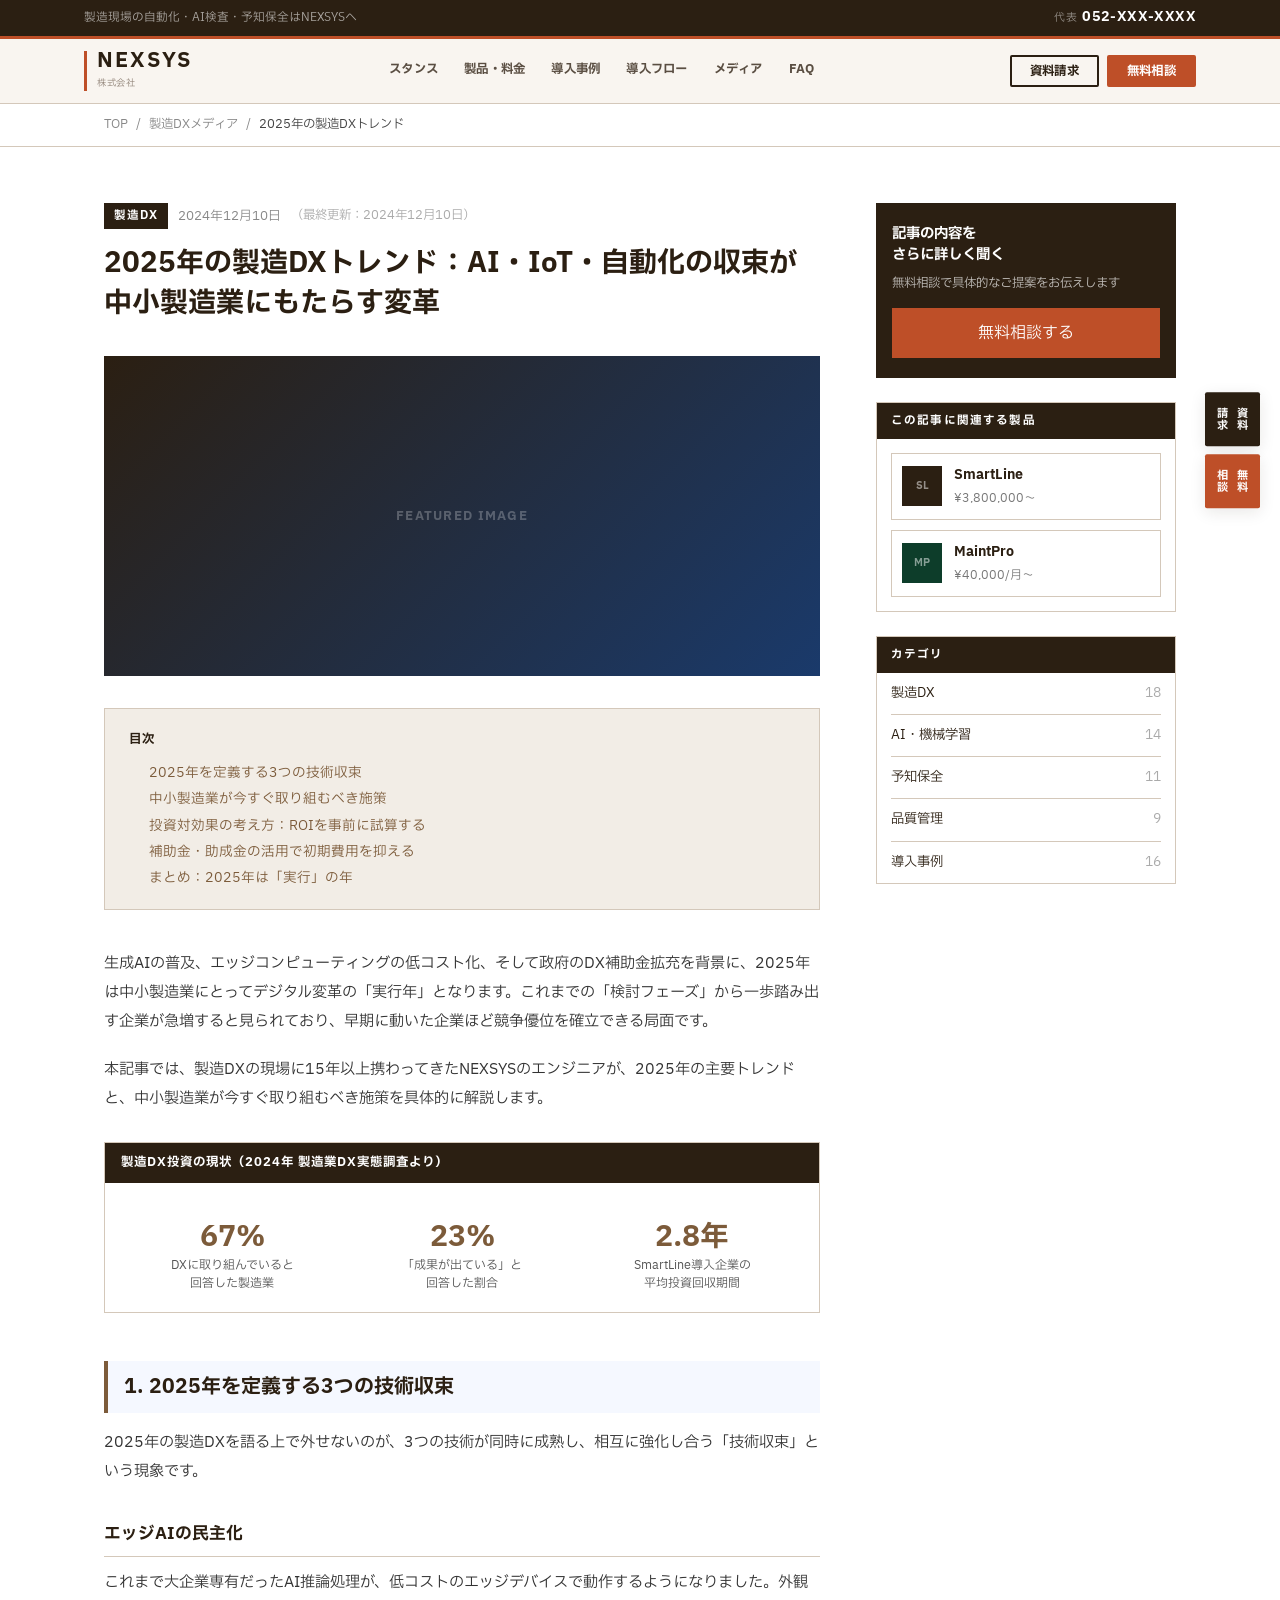
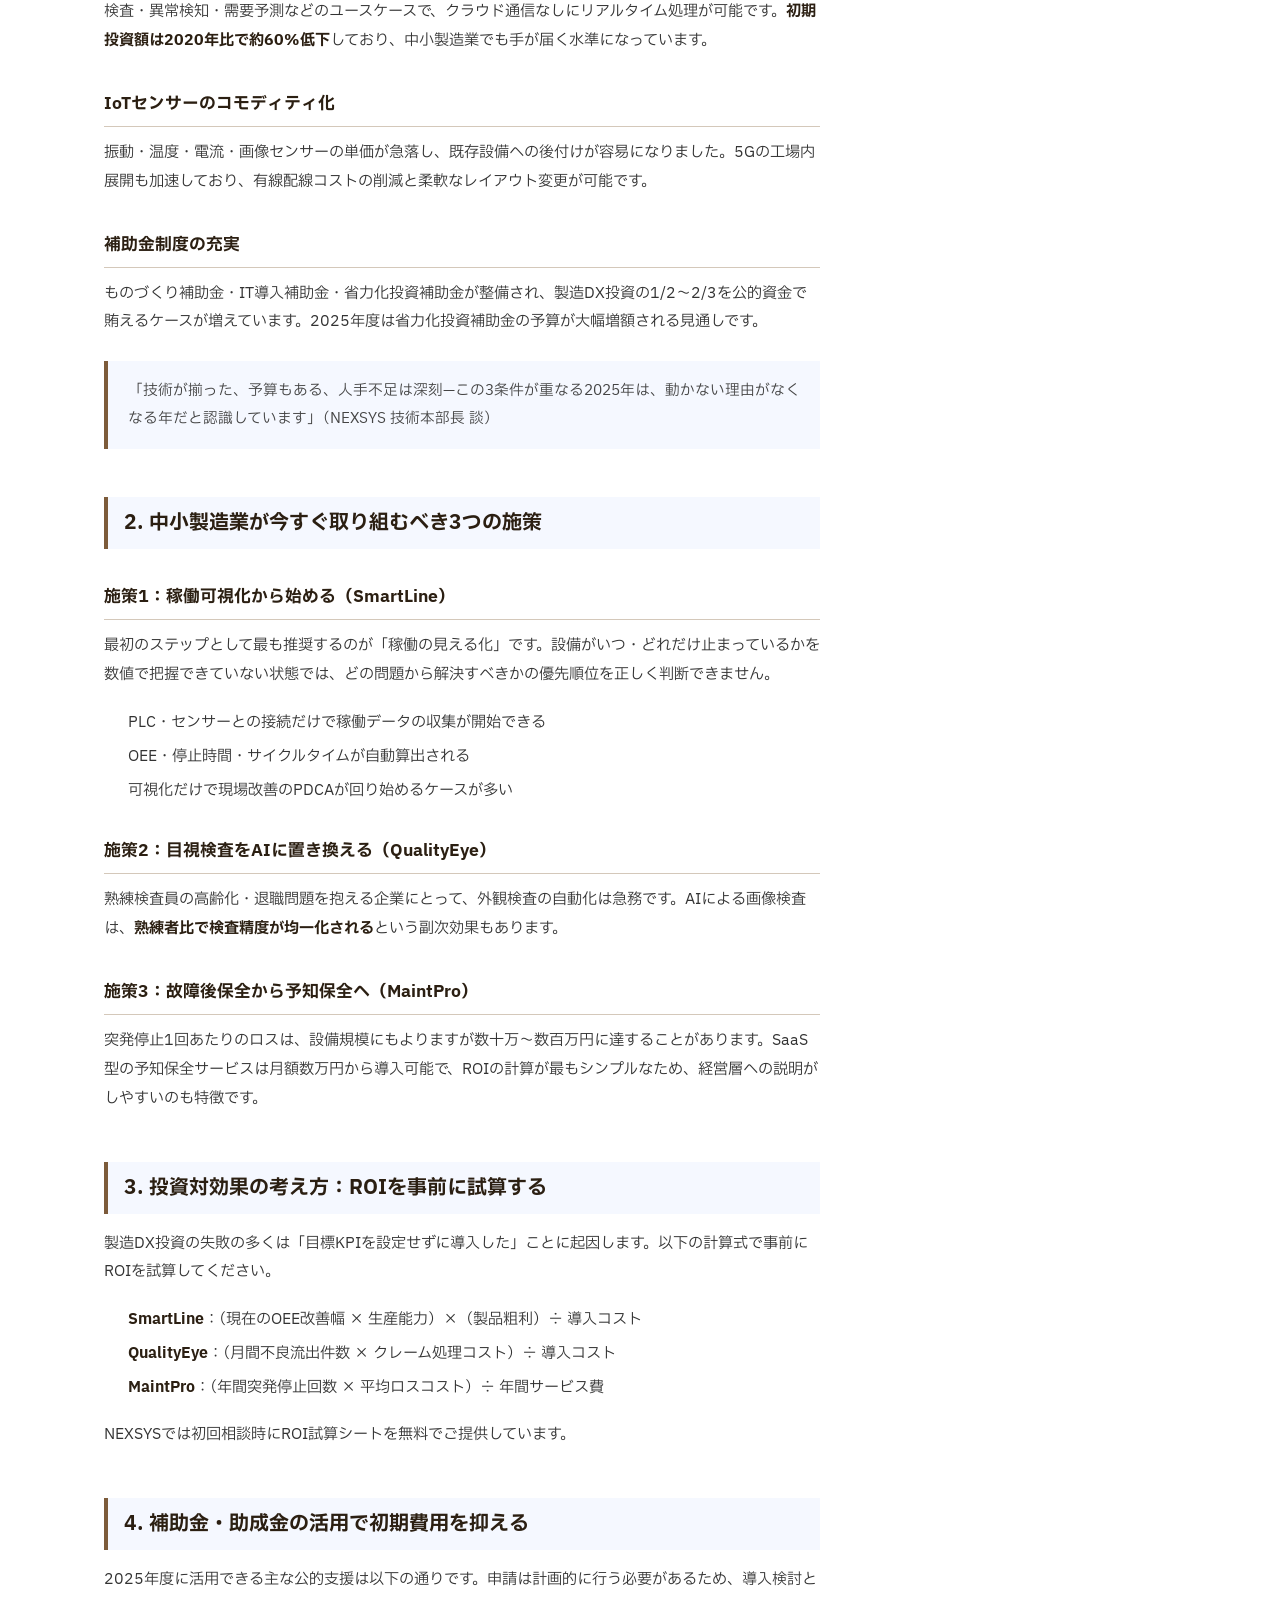
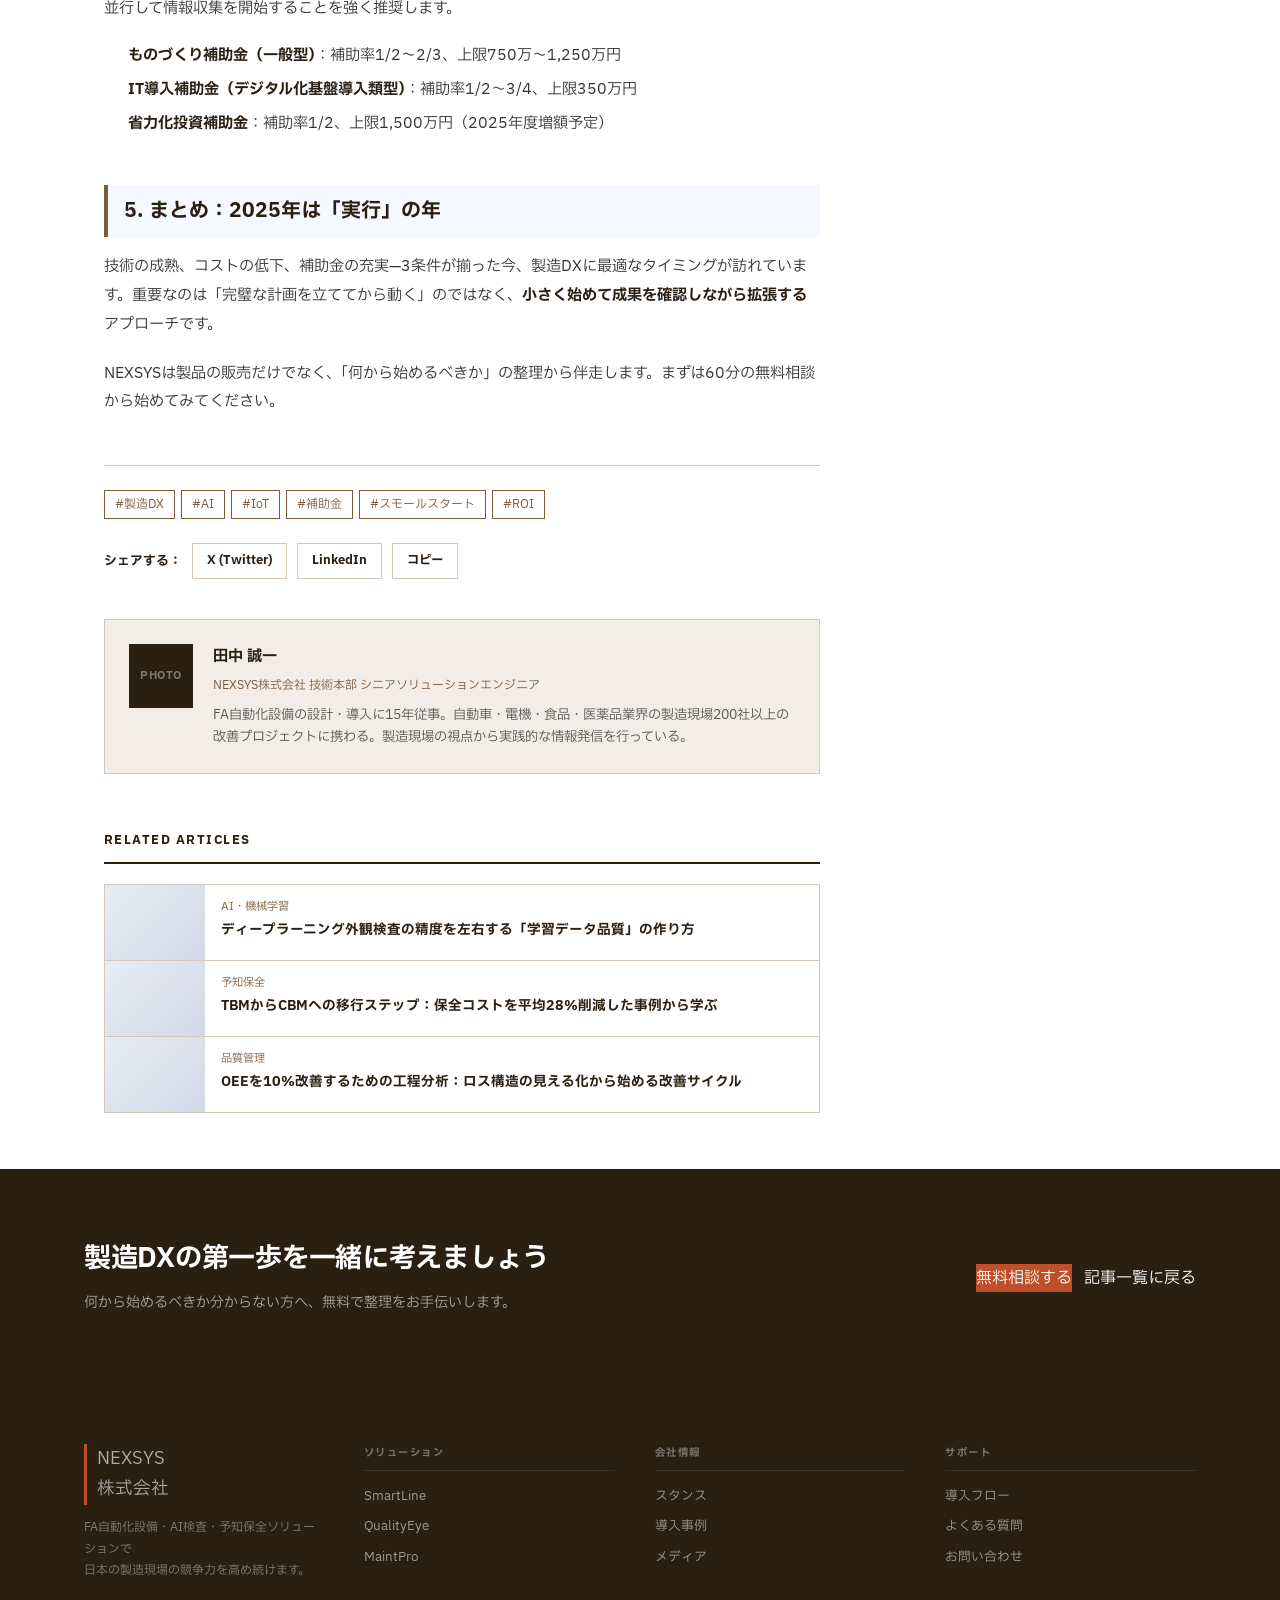
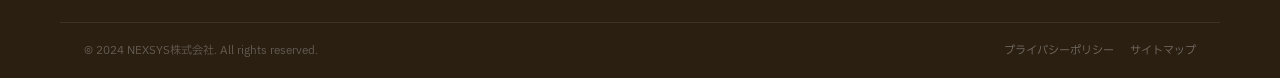
==== blog-single.html @ 50d7eb1c "Add files via upload" ====
<!DOCTYPE html>
<html lang="ja">
<head>
  <meta charset="UTF-8">
  <meta name="viewport" content="width=device-width, initial-scale=1.0">
  <title>2025年の製造DXトレンド | NEXSYS株式会社</title>
  <link rel="preconnect" href="https://fonts.googleapis.com">
  <link href="https://fonts.googleapis.com/css2?family=IBM+Plex+Sans+JP:wght@400;500;700&display=swap" rel="stylesheet">
  <link rel="stylesheet" href="style.css">
  <style>
    /* ── Layout ── */
    .single-layout {
      max-width: 1120px;
      margin: 0 auto;
      padding: 56px 24px;
      display: grid;
      grid-template-columns: 1fr 300px;
      gap: 56px;
      align-items: start;
    }

    /* ── Article Header ── */
    .article-header { margin-bottom: 32px; }
    .article-header-meta {
      display: flex;
      align-items: center;
      gap: 10px;
      margin-bottom: 14px;
    }
    .article-cat-badge {
      font-size: .72rem;
      font-weight: 700;
      letter-spacing: .08em;
      padding: 3px 10px;
      background: var(--c-navy);
      color: #fff;
    }
    .article-header-date {
      font-size: .8rem;
      color: #888;
    }
    .article-header-updated {
      font-size: .78rem;
      color: #aaa;
    }
    .article-h1 {
      font-size: 1.75rem;
      font-weight: 700;
      color: var(--c-navy);
      line-height: 1.45;
      margin: 0 0 16px;
    }
    .article-header-thumb {
      background: linear-gradient(135deg, var(--c-navy) 0%, #1a3a6b 100%);
      height: 320px;
      display: flex;
      align-items: center;
      justify-content: center;
      margin-bottom: 32px;
    }
    .article-header-thumb-label {
      font-size: .8rem;
      font-weight: 700;
      letter-spacing: .1em;
      color: rgba(255,255,255,.25);
    }

    /* ── TOC ── */
    .article-toc {
      border: 1px solid var(--c-border);
      padding: 20px 24px;
      background: var(--c-bg);
      margin-bottom: 40px;
    }
    .article-toc-title {
      font-size: .78rem;
      font-weight: 700;
      letter-spacing: .1em;
      color: var(--c-navy);
      margin: 0 0 12px;
    }
    .article-toc ol {
      margin: 0;
      padding-left: 20px;
      display: flex;
      flex-direction: column;
      gap: 6px;
    }
    .article-toc li {
      font-size: .85rem;
      line-height: 1.5;
    }
    .article-toc a {
      color: var(--c-blue);
      text-decoration: none;
    }
    .article-toc a:hover { text-decoration: underline; }

    /* ── Article Body ── */
    .article-body { font-size: .95rem; line-height: 1.9; color: #333; }
    .article-body h2 {
      font-size: 1.25rem;
      font-weight: 700;
      color: var(--c-navy);
      margin: 48px 0 16px;
      padding: 12px 16px;
      border-left: 4px solid var(--c-blue);
      background: #f5f8ff;
      line-height: 1.4;
    }
    .article-body h3 {
      font-size: 1.05rem;
      font-weight: 700;
      color: var(--c-navy);
      margin: 32px 0 12px;
      padding-bottom: 6px;
      border-bottom: 1px solid var(--c-border);
    }
    .article-body p { margin: 0 0 20px; }
    .article-body ul, .article-body ol {
      padding-left: 24px;
      margin: 0 0 20px;
      display: flex;
      flex-direction: column;
      gap: 8px;
    }
    .article-body li { line-height: 1.7; }
    .article-body strong { font-weight: 700; color: var(--c-navy); }
    .article-body blockquote {
      border-left: 4px solid var(--c-blue);
      margin: 24px 0;
      padding: 16px 20px;
      background: #f5f8ff;
      color: #444;
      font-size: .92rem;
    }
    .article-body blockquote p { margin: 0; }

    /* ── Data box ── */
    .data-box {
      border: 1px solid var(--c-border);
      margin: 28px 0;
    }
    .data-box-title {
      background: var(--c-navy);
      color: #fff;
      font-size: .78rem;
      font-weight: 700;
      letter-spacing: .08em;
      padding: 8px 16px;
    }
    .data-box-body {
      padding: 20px;
      display: grid;
      grid-template-columns: repeat(3, 1fr);
      gap: 16px;
    }
    .data-box-item { text-align: center; }
    .data-box-num {
      font-size: 1.8rem;
      font-weight: 700;
      color: var(--c-blue);
      line-height: 1;
      margin-bottom: 4px;
    }
    .data-box-label { font-size: .75rem; color: #555; line-height: 1.5; }

    /* ── Article Footer ── */
    .article-footer {
      margin-top: 48px;
      padding-top: 24px;
      border-top: 1px solid var(--c-border);
    }
    .article-tags {
      display: flex;
      flex-wrap: wrap;
      gap: 6px;
      margin-bottom: 24px;
    }
    .article-tag-item {
      font-size: .75rem;
      color: var(--c-blue);
      border: 1px solid var(--c-blue);
      padding: 3px 10px;
      text-decoration: none;
    }
    .article-tag-item:hover { background: var(--c-blue); color: #fff; }
    .article-share {
      display: flex;
      align-items: center;
      gap: 10px;
    }
    .article-share-label { font-size: .8rem; font-weight: 700; color: var(--c-navy); }
    .share-btn {
      display: inline-block;
      font-size: .78rem;
      font-weight: 700;
      padding: 6px 14px;
      border: 1px solid var(--c-border);
      color: var(--c-navy);
      text-decoration: none;
      transition: all .15s;
    }
    .share-btn:hover { background: var(--c-navy); color: #fff; border-color: var(--c-navy); }

    /* ── Author box ── */
    .author-box {
      display: flex;
      gap: 20px;
      align-items: flex-start;
      border: 1px solid var(--c-border);
      padding: 24px;
      margin-top: 40px;
      background: var(--c-bg);
    }
    .author-avatar {
      width: 64px; height: 64px;
      background: var(--c-navy);
      flex-shrink: 0;
      display: flex;
      align-items: center;
      justify-content: center;
      font-size: .7rem;
      font-weight: 700;
      color: rgba(255,255,255,.4);
      letter-spacing: .05em;
    }
    .author-name { font-size: .95rem; font-weight: 700; color: var(--c-navy); margin: 0 0 4px; }
    .author-role { font-size: .75rem; color: var(--c-blue); margin: 0 0 8px; }
    .author-bio { font-size: .83rem; color: #555; line-height: 1.7; margin: 0; }

    /* ── Related articles ── */
    .related-articles { margin-top: 56px; }
    .related-title {
      font-size: .78rem;
      font-weight: 700;
      letter-spacing: .12em;
      color: var(--c-navy);
      border-bottom: 2px solid var(--c-navy);
      padding-bottom: 10px;
      margin-bottom: 20px;
    }
    .related-list { display: flex; flex-direction: column; gap: 0; }
    .related-item {
      display: grid;
      grid-template-columns: 100px 1fr;
      gap: 0;
      border: 1px solid var(--c-border);
      border-bottom: none;
      text-decoration: none;
      color: inherit;
      transition: background .15s;
    }
    .related-item:last-child { border-bottom: 1px solid var(--c-border); }
    .related-item:hover { background: var(--c-bg); }
    .related-thumb {
      background: linear-gradient(135deg, #e8edf4, #d0d9e8);
      aspect-ratio: 4/3;
    }
    .related-body { padding: 12px 16px; }
    .related-cat { font-size: .7rem; color: var(--c-blue); margin: 0 0 4px; }
    .related-item-title {
      font-size: .85rem;
      font-weight: 700;
      color: var(--c-navy);
      line-height: 1.5;
      margin: 0;
      display: -webkit-box;
      -webkit-line-clamp: 2;
      -webkit-box-orient: vertical;
      overflow: hidden;
    }

    /* ── Sidebar ── */
    .single-sidebar { display: flex; flex-direction: column; gap: 24px; }
    .sidebar-block { border: 1px solid var(--c-border); background: #fff; }
    .sidebar-block-title {
      font-size: .72rem;
      font-weight: 700;
      letter-spacing: .1em;
      color: #fff;
      background: var(--c-navy);
      padding: 8px 14px;
    }
    .sidebar-block-body { padding: 14px; }
    .sidebar-cta-card {
      background: var(--c-navy);
      padding: 20px 16px;
    }
    .sidebar-cta-title { font-size: .9rem; font-weight: 700; color: #fff; margin: 0 0 8px; line-height: 1.5; }
    .sidebar-cta-desc { font-size: .78rem; color: rgba(255,255,255,.7); line-height: 1.6; margin: 0 0 14px; }

    @media (max-width: 1024px) {
      .single-layout { grid-template-columns: 1fr; }
      .single-sidebar { display: grid; grid-template-columns: repeat(2, 1fr); }
    }
    @media (max-width: 768px) {
      .article-h1 { font-size: 1.35rem; }
      .article-header-thumb { height: 200px; }
      .data-box-body { grid-template-columns: 1fr; }
      .single-sidebar { grid-template-columns: 1fr; }
    }
  </style>
</head>
<body>

<div class="topbar">
  <div class="topbar-inner">
    <span>製造現場の自動化・AI検査・予知保全はNEXSYSへ</span>
    <a href="tel:052XXXXXXXX" class="topbar-tel"><span>代表</span>052-XXX-XXXX</a>
  </div>
</div>

<header id="header">
  <div class="header-inner">
    <a href="index.html" class="logo">
      <span class="logo-mark">NEXSYS</span>
      <span class="logo-tagline">株式会社</span>
    </a>
    <nav>
      <a href="why.html" class="nav-link">スタンス</a>
      <a href="items.html" class="nav-link">製品・料金</a>
      <a href="cases.html" class="nav-link">導入事例</a>
      <a href="flow.html" class="nav-link">導入フロー</a>
      <a href="blog.html" class="nav-link">メディア</a>
      <a href="faq.html" class="nav-link">FAQ</a>
    </nav>
    <div class="header-actions">
      <a href="contact.html" class="btn btn-outline btn-sm">資料請求</a>
      <a href="contact.html" class="btn btn-primary btn-sm">無料相談</a>
    </div>
    <button class="menu-toggle" id="menuToggle" aria-expanded="false" aria-label="メニューを開く">
      <span></span><span></span><span></span>
    </button>
  </div>
</header>
<nav id="mobile-nav">
  <a href="why.html" class="nav-link">スタンス</a>
  <a href="items.html" class="nav-link">製品・料金</a>
  <a href="cases.html" class="nav-link">導入事例</a>
  <a href="flow.html" class="nav-link">導入フロー</a>
  <a href="blog.html" class="nav-link">メディア</a>
  <a href="faq.html" class="nav-link">FAQ</a>
  <div class="mobile-actions">
    <a href="contact.html" class="btn btn-primary btn-block">無料相談する</a>
  </div>
</nav>

<div class="float-cta">
  <a href="contact.html" class="float-btn">資料<br>請求</a>
  <a href="contact.html" class="float-btn float-btn--orange">無料<br>相談</a>
</div>

<!-- Breadcrumb -->
  <div style="background:#fff;border-bottom:1px solid var(--c-border);">
    <div style="max-width:1120px;margin:0 auto;padding:10px 24px;font-size:.78rem;color:#888;display:flex;gap:8px;align-items:center;">
      <a href="index.html" style="color:#888;text-decoration:none;">TOP</a>
      <span>/</span>
      <a href="blog.html" style="color:#888;text-decoration:none;">製造DXメディア</a>
      <span>/</span>
      <span style="color:#444;">2025年の製造DXトレンド</span>
    </div>
  </div>

  <!-- Single Layout -->
  <div class="single-layout">

    <!-- Article -->
    <article>
      <div class="article-header">
        <div class="article-header-meta">
          <span class="article-cat-badge">製造DX</span>
          <span class="article-header-date">2024年12月10日</span>
          <span class="article-header-updated">（最終更新：2024年12月10日）</span>
        </div>
        <h1 class="article-h1">2025年の製造DXトレンド：AI・IoT・自動化の収束が中小製造業にもたらす変革</h1>
      </div>

      <div class="article-header-thumb">
        <span class="article-header-thumb-label">FEATURED IMAGE</span>
      </div>

      <!-- TOC -->
      <div class="article-toc">
        <p class="article-toc-title">目次</p>
        <ol>
          <li><a href="#trend1">2025年を定義する3つの技術収束</a></li>
          <li><a href="#trend2">中小製造業が今すぐ取り組むべき施策</a></li>
          <li><a href="#trend3">投資対効果の考え方：ROIを事前に試算する</a></li>
          <li><a href="#trend4">補助金・助成金の活用で初期費用を抑える</a></li>
          <li><a href="#trend5">まとめ：2025年は「実行」の年</a></li>
        </ol>
      </div>

      <!-- Body -->
      <div class="article-body">

        <p>生成AIの普及、エッジコンピューティングの低コスト化、そして政府のDX補助金拡充を背景に、2025年は中小製造業にとってデジタル変革の「実行年」となります。これまでの「検討フェーズ」から一歩踏み出す企業が急増すると見られており、早期に動いた企業ほど競争優位を確立できる局面です。</p>

        <p>本記事では、製造DXの現場に15年以上携わってきたNEXSYSのエンジニアが、2025年の主要トレンドと、中小製造業が今すぐ取り組むべき施策を具体的に解説します。</p>

        <div class="data-box">
          <p class="data-box-title">製造DX投資の現状（2024年 製造業DX実態調査より）</p>
          <div class="data-box-body">
            <div class="data-box-item">
              <div class="data-box-num">67%</div>
              <div class="data-box-label">DXに取り組んでいると<br>回答した製造業</div>
            </div>
            <div class="data-box-item">
              <div class="data-box-num">23%</div>
              <div class="data-box-label">「成果が出ている」と<br>回答した割合</div>
            </div>
            <div class="data-box-item">
              <div class="data-box-num">2.8年</div>
              <div class="data-box-label">SmartLine導入企業の<br>平均投資回収期間</div>
            </div>
          </div>
        </div>

        <h2 id="trend1">1. 2025年を定義する3つの技術収束</h2>

        <p>2025年の製造DXを語る上で外せないのが、3つの技術が同時に成熟し、相互に強化し合う「技術収束」という現象です。</p>

        <h3>エッジAIの民主化</h3>
        <p>これまで大企業専有だったAI推論処理が、低コストのエッジデバイスで動作するようになりました。外観検査・異常検知・需要予測などのユースケースで、クラウド通信なしにリアルタイム処理が可能です。<strong>初期投資額は2020年比で約60%低下</strong>しており、中小製造業でも手が届く水準になっています。</p>

        <h3>IoTセンサーのコモディティ化</h3>
        <p>振動・温度・電流・画像センサーの単価が急落し、既存設備への後付けが容易になりました。5Gの工場内展開も加速しており、有線配線コストの削減と柔軟なレイアウト変更が可能です。</p>

        <h3>補助金制度の充実</h3>
        <p>ものづくり補助金・IT導入補助金・省力化投資補助金が整備され、製造DX投資の1/2〜2/3を公的資金で賄えるケースが増えています。2025年度は省力化投資補助金の予算が大幅増額される見通しです。</p>

        <blockquote>
          <p>「技術が揃った、予算もある、人手不足は深刻—この3条件が重なる2025年は、動かない理由がなくなる年だと認識しています」（NEXSYS 技術本部長 談）</p>
        </blockquote>

        <h2 id="trend2">2. 中小製造業が今すぐ取り組むべき3つの施策</h2>

        <h3>施策1：稼働可視化から始める（SmartLine）</h3>
        <p>最初のステップとして最も推奨するのが「稼働の見える化」です。設備がいつ・どれだけ止まっているかを数値で把握できていない状態では、どの問題から解決すべきかの優先順位を正しく判断できません。</p>
        <ul>
          <li>PLC・センサーとの接続だけで稼働データの収集が開始できる</li>
          <li>OEE・停止時間・サイクルタイムが自動算出される</li>
          <li>可視化だけで現場改善のPDCAが回り始めるケースが多い</li>
        </ul>

        <h3>施策2：目視検査をAIに置き換える（QualityEye）</h3>
        <p>熟練検査員の高齢化・退職問題を抱える企業にとって、外観検査の自動化は急務です。AIによる画像検査は、<strong>熟練者比で検査精度が均一化される</strong>という副次効果もあります。</p>

        <h3>施策3：故障後保全から予知保全へ（MaintPro）</h3>
        <p>突発停止1回あたりのロスは、設備規模にもよりますが数十万〜数百万円に達することがあります。SaaS型の予知保全サービスは月額数万円から導入可能で、ROIの計算が最もシンプルなため、経営層への説明がしやすいのも特徴です。</p>

        <h2 id="trend3">3. 投資対効果の考え方：ROIを事前に試算する</h2>
        <p>製造DX投資の失敗の多くは「目標KPIを設定せずに導入した」ことに起因します。以下の計算式で事前にROIを試算してください。</p>
        <ul>
          <li><strong>SmartLine</strong>：（現在のOEE改善幅 × 生産能力）×（製品粗利）÷ 導入コスト</li>
          <li><strong>QualityEye</strong>：（月間不良流出件数 × クレーム処理コスト）÷ 導入コスト</li>
          <li><strong>MaintPro</strong>：（年間突発停止回数 × 平均ロスコスト）÷ 年間サービス費</li>
        </ul>
        <p>NEXSYSでは初回相談時にROI試算シートを無料でご提供しています。</p>

        <h2 id="trend4">4. 補助金・助成金の活用で初期費用を抑える</h2>
        <p>2025年度に活用できる主な公的支援は以下の通りです。申請は計画的に行う必要があるため、導入検討と並行して情報収集を開始することを強く推奨します。</p>
        <ul>
          <li><strong>ものづくり補助金（一般型）</strong>：補助率1/2〜2/3、上限750万〜1,250万円</li>
          <li><strong>IT導入補助金（デジタル化基盤導入類型）</strong>：補助率1/2〜3/4、上限350万円</li>
          <li><strong>省力化投資補助金</strong>：補助率1/2、上限1,500万円（2025年度増額予定）</li>
        </ul>

        <h2 id="trend5">5. まとめ：2025年は「実行」の年</h2>
        <p>技術の成熟、コストの低下、補助金の充実—3条件が揃った今、製造DXに最適なタイミングが訪れています。重要なのは「完璧な計画を立ててから動く」のではなく、<strong>小さく始めて成果を確認しながら拡張する</strong>アプローチです。</p>
        <p>NEXSYSは製品の販売だけでなく、「何から始めるべきか」の整理から伴走します。まずは60分の無料相談から始めてみてください。</p>

      </div>

      <!-- Article Footer -->
      <div class="article-footer">
        <div class="article-tags">
          <a href="blog.html" class="article-tag-item">#製造DX</a>
          <a href="blog.html" class="article-tag-item">#AI</a>
          <a href="blog.html" class="article-tag-item">#IoT</a>
          <a href="blog.html" class="article-tag-item">#補助金</a>
          <a href="blog.html" class="article-tag-item">#スモールスタート</a>
          <a href="blog.html" class="article-tag-item">#ROI</a>
        </div>
        <div class="article-share">
          <span class="article-share-label">シェアする：</span>
          <a href="#" class="share-btn">X (Twitter)</a>
          <a href="#" class="share-btn">LinkedIn</a>
          <a href="#" class="share-btn">コピー</a>
        </div>
      </div>

      <!-- Author -->
      <div class="author-box">
        <div class="author-avatar">PHOTO</div>
        <div>
          <p class="author-name">田中 誠一</p>
          <p class="author-role">NEXSYS株式会社 技術本部 シニアソリューションエンジニア</p>
          <p class="author-bio">FA自動化設備の設計・導入に15年従事。自動車・電機・食品・医薬品業界の製造現場200社以上の改善プロジェクトに携わる。製造現場の視点から実践的な情報発信を行っている。</p>
        </div>
      </div>

      <!-- Related -->
      <div class="related-articles">
        <p class="related-title">RELATED ARTICLES</p>
        <div class="related-list">
          <a href="blog-single.html" class="related-item">
            <div class="related-thumb"></div>
            <div class="related-body">
              <p class="related-cat">AI・機械学習</p>
              <p class="related-item-title">ディープラーニング外観検査の精度を左右する「学習データ品質」の作り方</p>
            </div>
          </a>
          <a href="blog-single.html" class="related-item">
            <div class="related-thumb"></div>
            <div class="related-body">
              <p class="related-cat">予知保全</p>
              <p class="related-item-title">TBMからCBMへの移行ステップ：保全コストを平均28%削減した事例から学ぶ</p>
            </div>
          </a>
          <a href="blog-single.html" class="related-item">
            <div class="related-thumb"></div>
            <div class="related-body">
              <p class="related-cat">品質管理</p>
              <p class="related-item-title">OEEを10%改善するための工程分析：ロス構造の見える化から始める改善サイクル</p>
            </div>
          </a>
        </div>
      </div>
    </article>

    <!-- Sidebar -->
    <aside class="single-sidebar">

      <div class="sidebar-cta-card">
        <p class="sidebar-cta-title">記事の内容を<br>さらに詳しく聞く</p>
        <p class="sidebar-cta-desc">無料相談で具体的なご提案をお伝えします</p>
        <a href="contact.html" class="btn-primary" style="display:block;text-align:center;padding:11px 0;">無料相談する</a>
      </div>

      <div class="sidebar-block">
        <p class="sidebar-block-title">この記事に関連する製品</p>
        <div class="sidebar-block-body" style="display:flex;flex-direction:column;gap:10px;">
          <a href="items.html#smartline" style="display:flex;gap:12px;align-items:center;text-decoration:none;color:inherit;border:1px solid var(--c-border);padding:10px;">
            <div style="width:40px;height:40px;background:var(--c-navy);display:flex;align-items:center;justify-content:center;font-size:.65rem;font-weight:700;color:rgba(255,255,255,.5);flex-shrink:0;">SL</div>
            <div>
              <div style="font-size:.85rem;font-weight:700;color:var(--c-navy);">SmartLine</div>
              <div style="font-size:.75rem;color:#777;">¥3,800,000〜</div>
            </div>
          </a>
          <a href="items.html#maintpro" style="display:flex;gap:12px;align-items:center;text-decoration:none;color:inherit;border:1px solid var(--c-border);padding:10px;">
            <div style="width:40px;height:40px;background:#0d3d2a;display:flex;align-items:center;justify-content:center;font-size:.65rem;font-weight:700;color:rgba(255,255,255,.5);flex-shrink:0;">MP</div>
            <div>
              <div style="font-size:.85rem;font-weight:700;color:var(--c-navy);">MaintPro</div>
              <div style="font-size:.75rem;color:#777;">¥40,000/月〜</div>
            </div>
          </a>
        </div>
      </div>

      <div class="sidebar-block">
        <p class="sidebar-block-title">カテゴリ</p>
        <div class="sidebar-block-body" style="padding:0;">
          <ul style="list-style:none;padding:0 14px;margin:0;">
            <li style="border-bottom:1px solid var(--c-border);"><a href="blog.html" style="display:flex;justify-content:space-between;padding:9px 0;font-size:.83rem;color:var(--c-navy);text-decoration:none;">製造DX <span style="color:#aaa;">18</span></a></li>
            <li style="border-bottom:1px solid var(--c-border);"><a href="blog.html" style="display:flex;justify-content:space-between;padding:9px 0;font-size:.83rem;color:var(--c-navy);text-decoration:none;">AI・機械学習 <span style="color:#aaa;">14</span></a></li>
            <li style="border-bottom:1px solid var(--c-border);"><a href="blog.html" style="display:flex;justify-content:space-between;padding:9px 0;font-size:.83rem;color:var(--c-navy);text-decoration:none;">予知保全 <span style="color:#aaa;">11</span></a></li>
            <li style="border-bottom:1px solid var(--c-border);"><a href="blog.html" style="display:flex;justify-content:space-between;padding:9px 0;font-size:.83rem;color:var(--c-navy);text-decoration:none;">品質管理 <span style="color:#aaa;">9</span></a></li>
            <li><a href="blog.html" style="display:flex;justify-content:space-between;padding:9px 0;font-size:.83rem;color:var(--c-navy);text-decoration:none;">導入事例 <span style="color:#aaa;">16</span></a></li>
          </ul>
        </div>
      </div>

    </aside>
  </div>

  <!-- CTA Banner -->
  <section class="cta-banner">
    <div class="cta-banner-inner">
      <div>
        <p class="cta-banner-title">製造DXの第一歩を一緒に考えましょう</p>
        <p class="cta-banner-sub">何から始めるべきか分からない方へ、無料で整理をお手伝いします。</p>
      </div>
      <div class="cta-banner-btns">
        <a href="contact.html" class="btn-primary">無料相談する</a>
        <a href="blog.html" class="btn-outline-white">記事一覧に戻る</a>
      </div>
    </div>
  </section>

  <!-- Footer -->
  <footer>
    <div class="footer-inner">
      <div class="footer-brand">
        <a href="index.html" class="logo" style="font-size:1.1rem;">NEXSYS<span>株式会社</span></a>
        <p class="footer-desc">FA自動化設備・AI検査・予知保全ソリューションで<br>日本の製造現場の競争力を高め続けます。</p>
      </div>
      <div class="footer-nav-group">
        <p class="footer-nav-title">ソリューション</p>
        <a href="items.html#smartline">SmartLine</a>
        <a href="items.html#qualityeye">QualityEye</a>
        <a href="items.html#maintpro">MaintPro</a>
      </div>
      <div class="footer-nav-group">
        <p class="footer-nav-title">会社情報</p>
        <a href="why.html">スタンス</a>
        <a href="cases.html">導入事例</a>
        <a href="blog.html">メディア</a>
      </div>
      <div class="footer-nav-group">
        <p class="footer-nav-title">サポート</p>
        <a href="flow.html">導入フロー</a>
        <a href="faq.html">よくある質問</a>
        <a href="contact.html">お問い合わせ</a>
      </div>
    </div>
    <div class="footer-bottom">
      <p>&copy; 2024 NEXSYS株式会社. All rights reserved.</p>
      <div class="footer-bottom-links">
        <a href="#">プライバシーポリシー</a>
        <a href="#">サイトマップ</a>
      </div>
    </div>
  </footer>


  <script src="main.js"></script>
</body>
</html>
---- style.css ----
/* ============================================================
   NEXSYS株式会社 — Global Stylesheet
   ============================================================
   :root のトークンを変更するだけでサイト全体を一括変更可能。
   ページ固有スタイルは各 HTML <style> に記述。
   ============================================================ */

/* 1. Reset
   ---------------------------------------------------------- */
*, *::before, *::after { box-sizing: border-box; margin: 0; padding: 0; }
html { scroll-behavior: smooth; }
body {
  font-family: 'IBM Plex Sans JP', 'BIZ UDGothic', 'Hiragino Kaku Gothic ProN', 'Yu Gothic Medium', sans-serif;
  color: var(--c-text);
  background: #fff;
  line-height: 1.75;
  overflow-x: hidden;
  -webkit-font-smoothing: antialiased;
}
img { max-width: 100%; height: auto; display: block; }
a { text-decoration: none; color: inherit; }
ul, ol { list-style: none; }
button { cursor: pointer; font-family: inherit; border: none; background: none; }

/* 2. Design Tokens
   ---------------------------------------------------------- */
:root {
  /* --- Brand Colors: Espresso × Copper × Terracotta --- */
  --c-navy:        #2B1F12;   /* deep espresso — ヘッダー文字・フッター・見出し */
  --c-blue:        #7C5B3A;   /* warm copper — リンク・アクセント */
  --c-blue-mid:    #9A7350;   /* lighter copper — ホバー */
  --c-blue-light:  #F5EDE2;   /* warm cream — 薄い背景 */
  --c-orange:      #BE4F28;   /* terracotta — CTAボタン専用 */
  --c-orange-lt:   #FAECE6;   /* 薄いテラコッタ背景 */

  /* --- Neutral: Warm Taupe Scale --- */
  --c-bg:          #F2EDE6;   /* warm off-white — 偶数セクション背景 */
  --c-bg-alt:      #E8DFD4;   /* warm sand — 代替背景 */
  --c-text:        #1E1510;   /* dark espresso — 本文 */
  --c-text-2:      #5A4E42;   /* mid brown — サブテキスト */
  --c-text-3:      #8C7E72;   /* warm gray — ミュート・メタ */
  --c-border:      #D4C8BA;   /* warm taupe — ボーダー */
  --c-white:       #FFFFFF;

  /* --- Header Specific --- */
  --c-header-bg:   #F9F5F0;   /* warm cream — ヘッダー背景 */
  --c-header-top:  #BE4F28;   /* terracotta — ヘッダー上部ライン */

  /* --- Shadows (warm-tinted) --- */
  --shadow-sm: 0 1px 4px rgba(43,31,18,.07);
  --shadow:    0 4px 16px rgba(43,31,18,.10);
  --shadow-lg: 0 8px 32px rgba(43,31,18,.18);

  /* --- Border Radius --- */
  --r-sm: 2px;
  --r-md: 4px;
  --r-lg: 6px;

  /* --- Spacing --- */
  --section-py: 88px;
  --container:  1160px;
}

/* 3. Typography Utilities
   ---------------------------------------------------------- */
.sec-label {
  display: block;
  font-size: .7rem;
  font-weight: 700;
  letter-spacing: .16em;
  text-transform: uppercase;
  color: var(--c-blue);
  margin-bottom: 10px;
}
.sec-eyebrow {
  display: block;
  font-size: .7rem;
  font-weight: 700;
  letter-spacing: .16em;
  text-transform: uppercase;
  color: var(--c-blue);
  margin-bottom: 10px;
}
.sec-title {
  font-size: 2rem;
  font-weight: 700;
  color: var(--c-navy);
  line-height: 1.3;
  letter-spacing: -.01em;
}
.sec-title em {
  font-style: normal;
  color: var(--c-blue);
  border-bottom: 2px solid var(--c-blue);
  padding-bottom: 1px;
}
.sec-subtitle, .sec-desc {
  margin-top: 14px;
  font-size: .95rem;
  color: var(--c-text-2);
  line-height: 1.85;
}
.sec-header { margin-bottom: 52px; }
.sec-header.center { text-align: center; }
.sec-header.center .sec-desc,
.sec-header.center .sec-subtitle { max-width: 640px; margin-left: auto; margin-right: auto; }

/* 4. Layout Utilities
   ---------------------------------------------------------- */
.container { max-width: var(--container); margin: 0 auto; padding: 0 24px; }
.inner { max-width: var(--container); margin: 0 auto; padding: 0 24px; }
.section { padding: var(--section-py) 0; }
.section--alt { background: var(--c-bg); }
.section--navy { background: var(--c-navy); }
.section--blue-light { background: var(--c-blue-light); }

/* 5. Buttons
   ---------------------------------------------------------- */
.btn {
  display: inline-flex;
  align-items: center;
  justify-content: center;
  gap: 8px;
  font-size: .88rem;
  font-weight: 700;
  padding: 13px 26px;
  border-radius: var(--r-sm);
  border: 2px solid transparent;
  transition: background .18s, color .18s, box-shadow .15s, transform .12s;
  cursor: pointer;
  line-height: 1;
  white-space: nowrap;
  letter-spacing: .02em;
}
.btn:hover { transform: translateY(-1px); }

/* CTAメイン（テラコッタ） */
.btn-primary {
  background: var(--c-orange);
  color: #fff;
  border-color: var(--c-orange);
}
.btn-primary:hover {
  background: #9e3e1e;
  border-color: #9e3e1e;
  box-shadow: 0 4px 20px rgba(190,79,40,.30);
}

/* セカンダリ（エスプレッソ） */
.btn-secondary {
  background: var(--c-navy);
  color: #fff;
  border-color: var(--c-navy);
}
.btn-secondary:hover { background: #3d2d1c; border-color: #3d2d1c; }

/* アウトライン（エスプレッソ枠） */
.btn-outline {
  background: transparent;
  color: var(--c-navy);
  border-color: var(--c-navy);
}
.btn-outline:hover { background: var(--c-navy); color: #fff; }

/* アウトライン（白枠） */
.btn-outline-white {
  background: transparent;
  color: #fff;
  border-color: rgba(255,255,255,.5);
}
.btn-outline-white:hover { background: rgba(255,255,255,.08); border-color: #fff; }

/* サイズ */
.btn-lg { padding: 17px 38px; font-size: .98rem; }
.btn-sm { padding: 8px 18px; font-size: .78rem; }
.btn-block { width: 100%; }

/* 6. Tags / Badges
   ---------------------------------------------------------- */
.tag {
  display: inline-block;
  font-size: .65rem;
  font-weight: 700;
  padding: 3px 9px;
  border-radius: var(--r-sm);
  line-height: 1.5;
  letter-spacing: .04em;
}
.tag--blue   { background: var(--c-blue-light); color: var(--c-blue); }
.tag--navy   { background: var(--c-navy); color: #fff; }
.tag--gray   { background: var(--c-bg-alt); color: var(--c-text-2); }
.tag--orange { background: var(--c-orange-lt); color: var(--c-orange); }

/* 7. Topbar
   ---------------------------------------------------------- */
.topbar {
  background: var(--c-navy);
  color: rgba(255,255,255,.6);
  font-size: .73rem;
  padding: 6px 0;
}
.topbar-inner {
  display: flex;
  align-items: center;
  justify-content: space-between;
  max-width: var(--container);
  margin: 0 auto;
  padding: 0 24px;
}
.topbar-tel {
  font-size: .85rem;
  font-weight: 700;
  color: #fff;
  letter-spacing: .03em;
}
.topbar-tel span { font-size: .68rem; font-weight: 400; color: rgba(255,255,255,.5); margin-right: 5px; }
.topbar-links { display: flex; gap: 20px; }
.topbar-links a { color: rgba(255,255,255,.6); font-size: .72rem; transition: color .15s; }
.topbar-links a:hover { color: #fff; }

/* 8. Header
   ---------------------------------------------------------- */
#header {
  position: sticky;
  top: 0;
  z-index: 100;
  background: var(--c-header-bg);
  border-top: 3px solid var(--c-header-top);   /* テラコッタのアクセントライン */
  border-bottom: 1px solid var(--c-border);
  transition: box-shadow .2s;
}
#header.scrolled { box-shadow: var(--shadow); }

.header-inner {
  display: flex;
  align-items: center;
  justify-content: space-between;
  padding: 12px 24px;
  max-width: var(--container);
  margin: 0 auto;
  gap: 16px;
}

/* ロゴ */
.logo {
  display: flex;
  flex-direction: column;
  text-decoration: none;
  flex-shrink: 0;
  border-left: 3px solid var(--c-orange);
  padding-left: 10px;
}
.logo-mark {
  font-size: 1.3rem;
  font-weight: 700;
  color: var(--c-navy);
  letter-spacing: .1em;
  line-height: 1;
}
.logo-tagline {
  font-size: .58rem;
  color: var(--c-text-3);
  letter-spacing: .06em;
  margin-top: 3px;
}

/* PC ナビ */
#header nav {
  display: flex;
  align-items: center;
  gap: 0;
  flex-wrap: nowrap;
}
.nav-link {
  padding: 8px 13px;
  font-size: .78rem;
  font-weight: 700;
  color: var(--c-text-2);
  letter-spacing: .02em;
  border-bottom: 2px solid transparent;
  transition: color .15s, border-color .15s;
  white-space: nowrap;
}
.nav-link:hover { color: var(--c-navy); border-bottom-color: var(--c-border); }
.nav-link.active { color: var(--c-orange); border-bottom-color: var(--c-orange); }

/* ヘッダーアクション */
.header-actions {
  display: flex;
  gap: 8px;
  align-items: center;
  flex-shrink: 0;
}

/* ハンバーガー */
.menu-toggle {
  display: none;
  flex-direction: column;
  gap: 5px;
  padding: 7px;
  border: 1px solid var(--c-border);
  border-radius: var(--r-sm);
  background: none;
}
.menu-toggle span {
  display: block;
  width: 20px;
  height: 2px;
  background: var(--c-navy);
  transition: transform .25s, opacity .25s;
}
.menu-toggle.open span:nth-child(1) { transform: rotate(45deg) translateY(7px); }
.menu-toggle.open span:nth-child(2) { opacity: 0; }
.menu-toggle.open span:nth-child(3) { transform: rotate(-45deg) translateY(-7px); }

/* モバイルナビ */
#mobile-nav {
  display: none;
  flex-direction: column;
  padding: 12px 24px 20px;
  background: var(--c-header-bg);
  border-bottom: 1px solid var(--c-border);
  box-shadow: var(--shadow);
}
#mobile-nav.open { display: flex; }
#mobile-nav .nav-link {
  padding: 12px 4px;
  border-bottom: 1px solid var(--c-border);
  border-radius: 0;
  font-size: .88rem;
}
.mobile-actions { margin-top: 14px; }

/* 9. Floating CTA
   ---------------------------------------------------------- */
.float-cta {
  position: fixed;
  right: 20px;
  top: 50%;
  transform: translateY(-50%);
  z-index: 90;
  display: flex;
  flex-direction: column;
  gap: 8px;
}
.float-btn {
  writing-mode: vertical-rl;
  background: var(--c-navy);
  color: #fff;
  font-size: .7rem;
  font-weight: 700;
  border-radius: var(--r-sm);
  padding: 15px 8px;
  box-shadow: var(--shadow);
  transition: background .2s;
  letter-spacing: .08em;
  text-align: center;
}
.float-btn:hover { background: var(--c-blue); }
.float-btn--orange { background: var(--c-orange); }
.float-btn--orange:hover { background: #9e3e1e; }

/* 10. Page Hero（内部ページ共通）
   ---------------------------------------------------------- */
.page-hero {
  background: var(--c-navy);
  padding: 52px 0 44px;
  position: relative;
  overflow: hidden;
}
.page-hero::before {
  content: '';
  position: absolute;
  right: 0; top: 0; bottom: 0;
  width: 40%;
  background: linear-gradient(90deg, transparent, rgba(255,255,255,.02));
  pointer-events: none;
}
.page-hero-inner {
  max-width: var(--container);
  margin: 0 auto;
  padding: 0 24px;
  position: relative;
  z-index: 1;
}
.page-hero-label, .page-hero-eyebrow {
  font-size: .68rem;
  font-weight: 700;
  letter-spacing: .18em;
  text-transform: uppercase;
  color: rgba(255,255,255,.4);
  display: block;
  margin-bottom: 10px;
}
.page-hero-title, .page-hero h1 {
  font-size: 1.9rem;
  font-weight: 700;
  color: #fff;
  margin-bottom: 12px;
  letter-spacing: -.01em;
}
.page-hero-desc, .page-hero p { font-size: .9rem; color: rgba(255,255,255,.6); line-height: 1.8; }
.breadcrumb {
  display: flex;
  gap: 8px;
  align-items: center;
  margin-top: 20px;
  font-size: .72rem;
  color: rgba(255,255,255,.38);
}
.breadcrumb a { color: rgba(255,255,255,.5); }
.breadcrumb a:hover { color: rgba(255,255,255,.9); }
.breadcrumb-sep { opacity: .35; }

/* 11. Case Cards
   ---------------------------------------------------------- */
.cases-grid { display: grid; grid-template-columns: repeat(3, 1fr); gap: 24px; }
.case-card {
  background: var(--c-white);
  border: 1px solid var(--c-border);
  overflow: hidden;
  transition: transform .2s, box-shadow .2s;
  display: block;
}
.case-card:hover { transform: translateY(-2px); box-shadow: var(--shadow); }
.case-photo {
  height: 190px;
  background: var(--c-bg);
  display: flex;
  align-items: center;
  justify-content: center;
  font-size: .78rem;
  color: var(--c-text-3);
  text-align: center;
  padding: 20px;
  position: relative;
}
.case-photo--b { background: var(--c-blue-light); }
.case-photo--d { background: var(--c-bg-alt); }
.case-ribbon {
  position: absolute;
  top: 12px;
  left: 0;
  background: var(--c-navy);
  color: #fff;
  font-size: .62rem;
  font-weight: 700;
  padding: 4px 12px 4px 10px;
  letter-spacing: .06em;
}
.case-body { padding: 20px; }
.case-category {
  font-size: .68rem;
  font-weight: 700;
  color: var(--c-blue);
  margin-bottom: 6px;
  letter-spacing: .06em;
  text-transform: uppercase;
}
.case-title { font-size: .93rem; font-weight: 700; color: var(--c-navy); margin-bottom: 12px; line-height: 1.5; }
.case-result {
  display: grid;
  grid-template-columns: 1fr 1fr;
  gap: 8px;
  padding: 12px;
  background: var(--c-bg);
  margin-bottom: 14px;
}
.case-result-item { text-align: center; }
.case-result-num { font-size: 1.3rem; font-weight: 700; color: var(--c-orange); line-height: 1.1; }
.case-result-label { font-size: .63rem; color: var(--c-text-3); margin-top: 3px; }
.case-link {
  font-size: .78rem;
  font-weight: 700;
  color: var(--c-blue);
  display: inline-flex;
  align-items: center;
  gap: 4px;
}
.case-link::after { content: ' →'; }

/* 12. Filter Buttons
   ---------------------------------------------------------- */
.filter-row { display: flex; gap: 6px; flex-wrap: wrap; margin-bottom: 40px; }
.filter-btn {
  padding: 7px 16px;
  font-size: .78rem;
  font-weight: 700;
  border: 1.5px solid var(--c-border);
  background: #fff;
  color: var(--c-text-2);
  letter-spacing: .02em;
  transition: all .15s;
}
.filter-btn:hover { border-color: var(--c-blue); color: var(--c-blue); }
.filter-btn.active { background: var(--c-navy); color: #fff; border-color: var(--c-navy); }

/* 13. FAQ Accordion
   ---------------------------------------------------------- */
.faq-list { display: flex; flex-direction: column; gap: 0; }
.faq-item {
  background: var(--c-white);
  border: 1px solid var(--c-border);
  border-bottom: none;
}
.faq-item:last-child { border-bottom: 1px solid var(--c-border); }
.faq-q {
  display: flex;
  align-items: center;
  gap: 14px;
  padding: 18px 20px;
  cursor: pointer;
  font-weight: 700;
  color: var(--c-text);
  font-size: .9rem;
  transition: background .15s;
  user-select: none;
  width: 100%;
  text-align: left;
  border: none;
  background: none;
  position: relative;
}
.faq-q:hover { background: var(--c-bg); }
.faq-q-icon {
  flex-shrink: 0;
  width: 26px;
  height: 26px;
  background: var(--c-navy);
  color: #fff;
  font-size: .7rem;
  font-weight: 700;
  display: flex;
  align-items: center;
  justify-content: center;
}
.faq-toggle {
  margin-left: auto;
  width: 22px; height: 22px;
  border: 1.5px solid var(--c-border);
  display: flex;
  align-items: center;
  justify-content: center;
  font-size: 1rem;
  line-height: 1;
  color: var(--c-text-3);
  transition: transform .22s, background .2s;
  flex-shrink: 0;
}
.faq-item.open .faq-toggle {
  transform: rotate(45deg);
  background: var(--c-navy);
  border-color: var(--c-navy);
  color: #fff;
}
.faq-a {
  max-height: 0;
  overflow: hidden;
  transition: max-height .35s ease;
}
.faq-item.open .faq-a { max-height: 800px; }
.faq-a > p,
.faq-a-inner {
  padding: 4px 20px 20px 60px;
  font-size: .88rem;
  color: var(--c-text-2);
  line-height: 1.85;
  border-top: 1px solid var(--c-bg);
}

/* 14. News Items
   ---------------------------------------------------------- */
.news-item {
  display: flex;
  align-items: flex-start;
  gap: 20px;
  padding: 16px 0;
  border-bottom: 1px solid var(--c-border);
  transition: opacity .15s;
}
.news-item:hover { opacity: .72; }
.news-item:last-child { border-bottom: none; }
.news-date { font-size: .78rem; color: var(--c-text-3); white-space: nowrap; padding-top: 2px; min-width: 88px; }
.news-title { font-size: .88rem; color: var(--c-text); flex: 1; line-height: 1.6; }
.news-item:hover .news-title { color: var(--c-blue); }

/* 15. CTA Banner
   ---------------------------------------------------------- */
.cta-banner { background: var(--c-navy); padding: 72px 0; }
.cta-banner-inner {
  max-width: var(--container);
  margin: 0 auto;
  padding: 0 24px;
  display: flex;
  align-items: center;
  justify-content: space-between;
  gap: 32px;
}
.cta-inner {
  max-width: 640px;
  margin: 0 auto;
  text-align: center;
}
.cta-label {
  display: inline-block;
  font-size: .68rem;
  font-weight: 700;
  letter-spacing: .15em;
  text-transform: uppercase;
  color: rgba(255,255,255,.4);
  border: 1px solid rgba(255,255,255,.18);
  padding: 5px 13px;
  margin-bottom: 20px;
}
.cta-banner-title, .cta-title {
  font-size: 1.7rem;
  font-weight: 700;
  color: #fff;
  line-height: 1.35;
  margin-bottom: 12px;
  letter-spacing: -.01em;
}
.cta-banner-sub, .cta-desc {
  font-size: .88rem;
  color: rgba(255,255,255,.6);
  line-height: 1.85;
}
.cta-banner-btns, .cta-btns {
  display: flex;
  gap: 12px;
  flex-shrink: 0;
  flex-wrap: wrap;
}
.cta-tel { margin-top: 24px; font-size: .78rem; color: rgba(255,255,255,.42); }
.cta-tel strong { font-size: 1.1rem; color: rgba(255,255,255,.9); margin: 0 8px; }

/* 16. Footer
   ---------------------------------------------------------- */
footer { background: var(--c-navy); color: rgba(255,255,255,.62); }
.footer-inner {
  max-width: var(--container);
  margin: 0 auto;
  padding: 56px 24px 40px;
  display: grid;
  grid-template-columns: 240px 1fr 1fr 1fr;
  gap: 40px;
}
.footer-top {
  padding: 56px 0 40px;
  display: grid;
  grid-template-columns: 240px 1fr 1fr 1fr;
  gap: 40px;
}
.footer-brand .logo-mark { font-size: 1.2rem; color: #fff; letter-spacing: .1em; display: block; margin-bottom: 4px; }
.footer-brand .logo-tagline { color: rgba(255,255,255,.38); }
.footer-desc { font-size: .75rem; color: rgba(255,255,255,.42); line-height: 1.8; margin-top: 12px; }
.footer-tel, .footer-logo-mark { font-size: 1.1rem; font-weight: 700; color: #fff; display: block; margin-bottom: 4px; letter-spacing: .06em; }
.footer-hours { font-size: .68rem; color: rgba(255,255,255,.35); }
.footer-nav-group h4, .footer-col h4 {
  font-size: .65rem;
  font-weight: 700;
  letter-spacing: .14em;
  text-transform: uppercase;
  color: rgba(255,255,255,.38);
  margin-bottom: 14px;
  padding-bottom: 8px;
  border-bottom: 1px solid rgba(255,255,255,.08);
}
.footer-nav-title {
  font-size: .65rem;
  font-weight: 700;
  letter-spacing: .14em;
  text-transform: uppercase;
  color: rgba(255,255,255,.38);
  margin-bottom: 14px;
  padding-bottom: 8px;
  border-bottom: 1px solid rgba(255,255,255,.08);
}
.footer-nav-group a, .footer-col a {
  display: block;
  font-size: .8rem;
  color: rgba(255,255,255,.55);
  transition: color .15s;
  margin-bottom: 8px;
}
.footer-nav-group a:hover, .footer-col a:hover { color: #fff; }
.footer-bottom {
  max-width: var(--container);
  margin: 0 auto;
  padding: 18px 24px;
  border-top: 1px solid rgba(255,255,255,.08);
  display: flex;
  align-items: center;
  justify-content: space-between;
  font-size: .7rem;
  color: rgba(255,255,255,.28);
}
.footer-bottom a { color: rgba(255,255,255,.35); transition: color .15s; }
.footer-bottom a:hover { color: rgba(255,255,255,.8); }
.footer-bottom-links, .footer-links { display: flex; gap: 16px; }

/* 17. Scroll Animations
   ---------------------------------------------------------- */
.fade-in {
  opacity: 0;
  transform: translateY(16px);
  transition: opacity .5s ease, transform .5s ease;
}
.fade-in.visible { opacity: 1; transform: translateY(0); }
.fade-in-delay-1 { transition-delay: .1s; }
.fade-in-delay-2 { transition-delay: .2s; }
.fade-in-delay-3 { transition-delay: .3s; }

/* 18. Checklist
   ---------------------------------------------------------- */
.check-list { display: flex; flex-direction: column; gap: 10px; }
.check-list li {
  display: flex;
  align-items: flex-start;
  gap: 10px;
  font-size: .88rem;
  color: var(--c-text);
  line-height: 1.6;
}
.check-list li::before {
  content: '';
  flex-shrink: 0;
  width: 18px; height: 18px;
  background: var(--c-blue);
  background-image: url("data:image/svg+xml,%3Csvg xmlns='http://www.w3.org/2000/svg' viewBox='0 0 16 16' fill='none'%3E%3Cpath d='M3 8l4 4 6-6' stroke='white' stroke-width='2.2' stroke-linecap='square' stroke-linejoin='miter'/%3E%3C/svg%3E");
  background-size: 13px;
  background-repeat: no-repeat;
  background-position: center;
  margin-top: 2px;
}

/* 19. Responsive
   ---------------------------------------------------------- */
@media (max-width: 1024px) {
  :root { --section-py: 64px; }
  .sec-title { font-size: 1.7rem; }
  .cases-grid { grid-template-columns: repeat(2, 1fr); }
  .footer-inner,
  .footer-top { grid-template-columns: 1fr 1fr; gap: 28px; }
  .cta-banner-inner { flex-direction: column; text-align: center; }
  .cta-banner-btns { justify-content: center; }
}
@media (max-width: 768px) {
  :root { --section-py: 52px; }
  .sec-title { font-size: 1.42rem; }
  #header nav { display: none; }
  .header-actions { display: none; }
  .menu-toggle { display: flex; }
  .topbar { display: none; }
  .float-cta { display: none; }
  .cases-grid { grid-template-columns: 1fr; }
  .footer-inner,
  .footer-top { grid-template-columns: 1fr; }
  .cta-banner-title, .cta-title { font-size: 1.3rem; }
  .page-hero-title, .page-hero h1 { font-size: 1.5rem; }
  .cta-btns { flex-direction: column; align-items: center; }
}
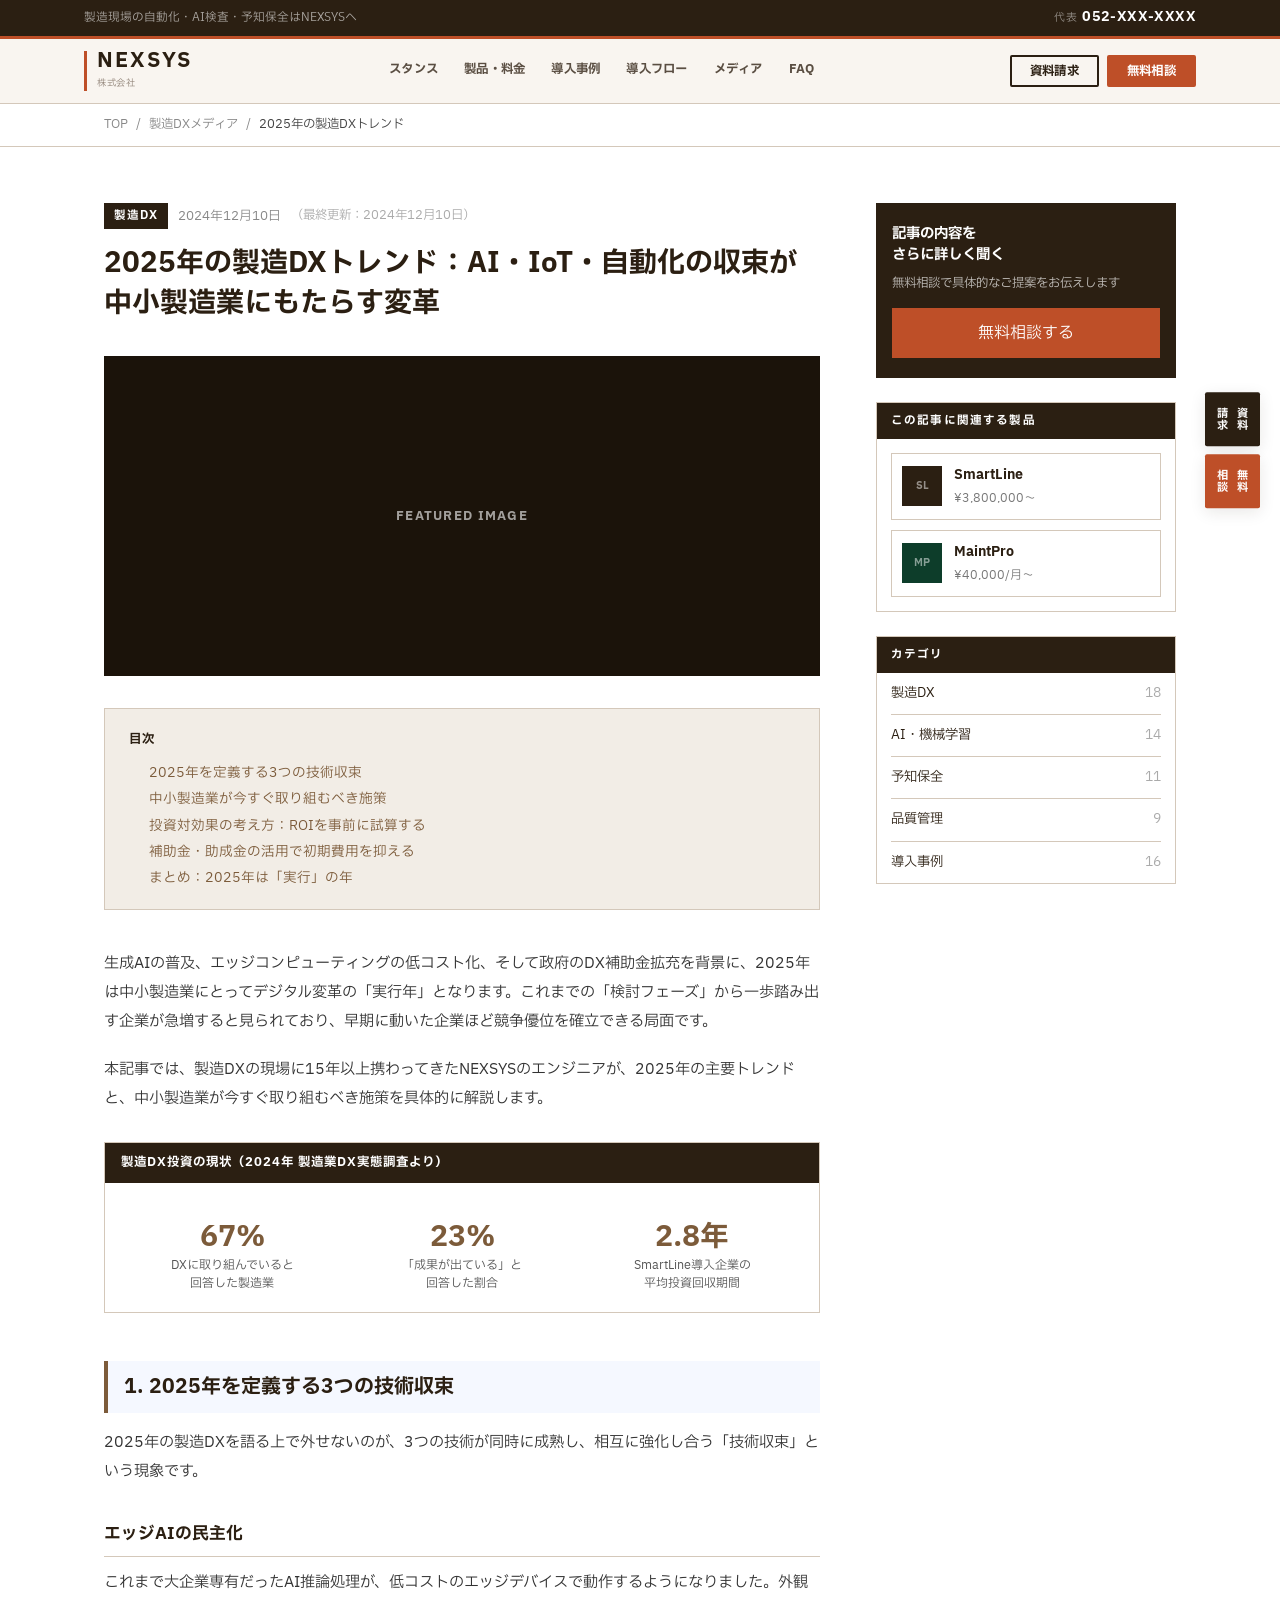
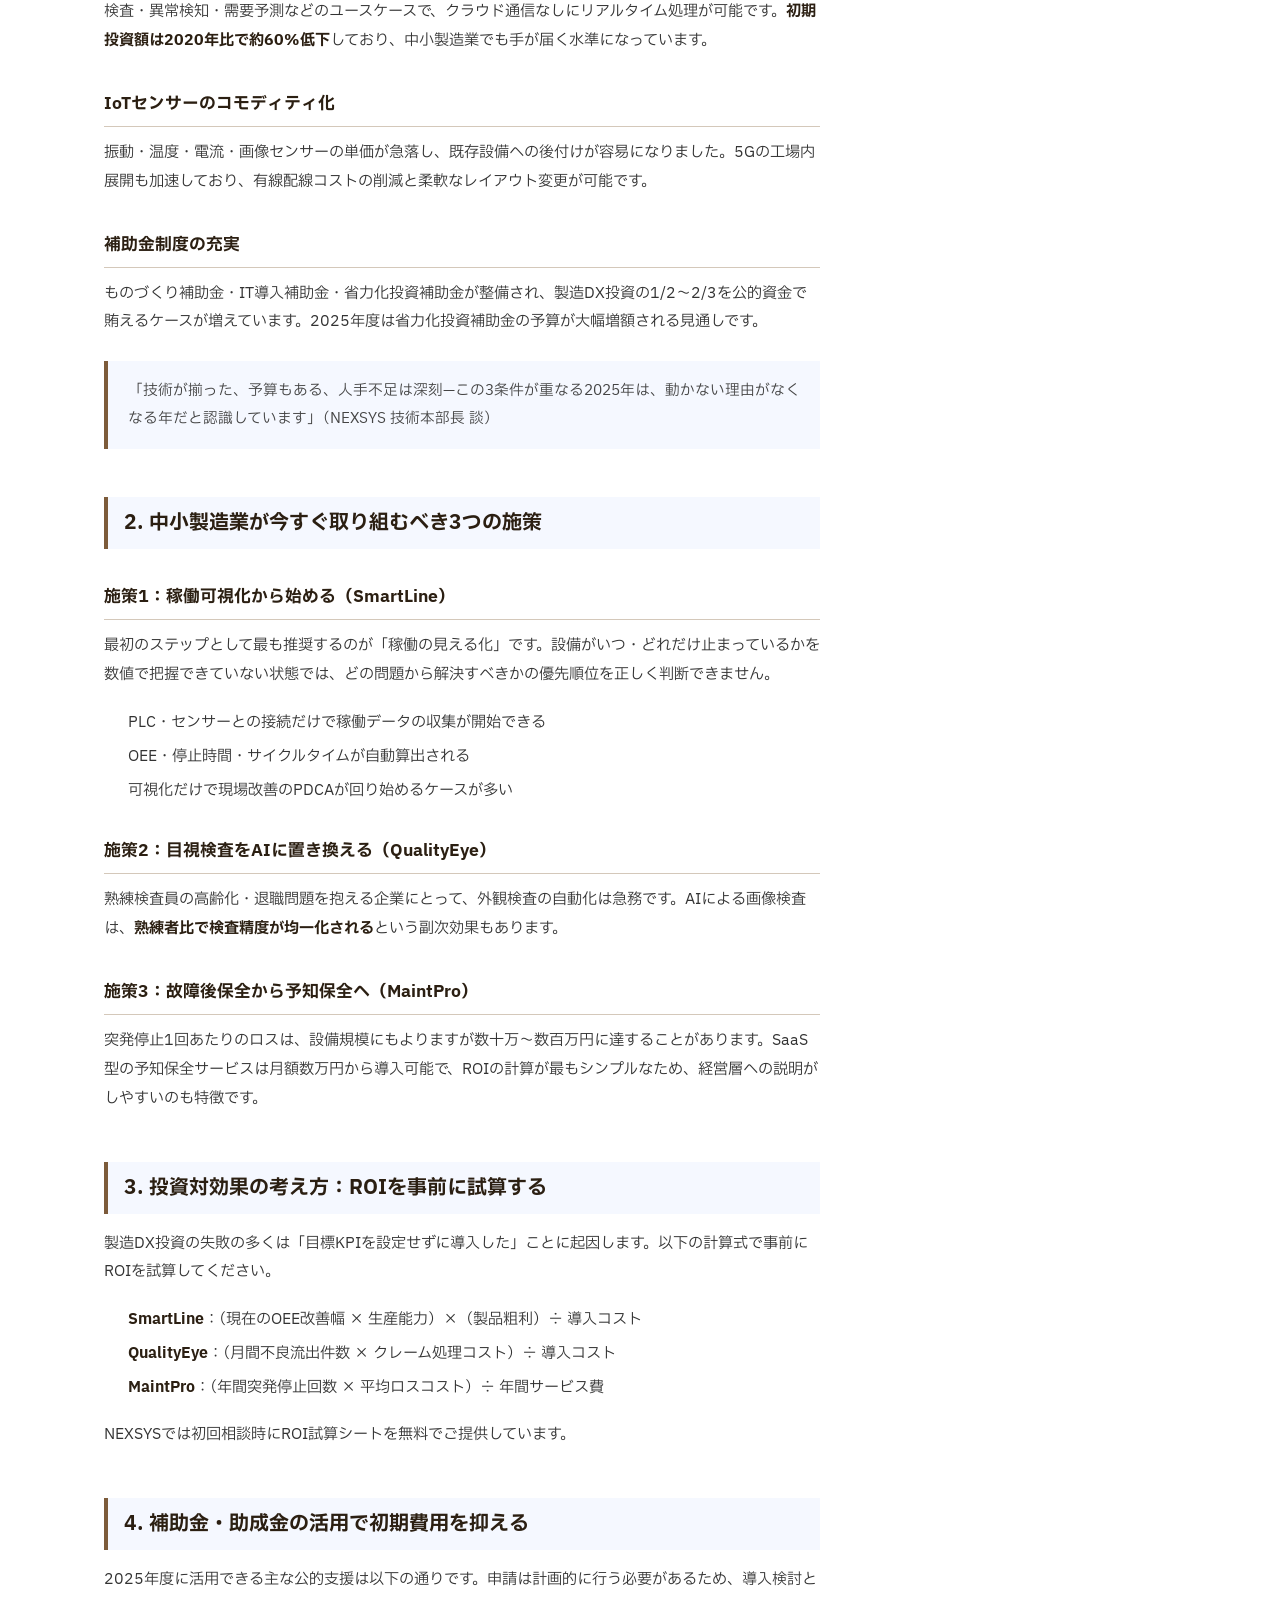
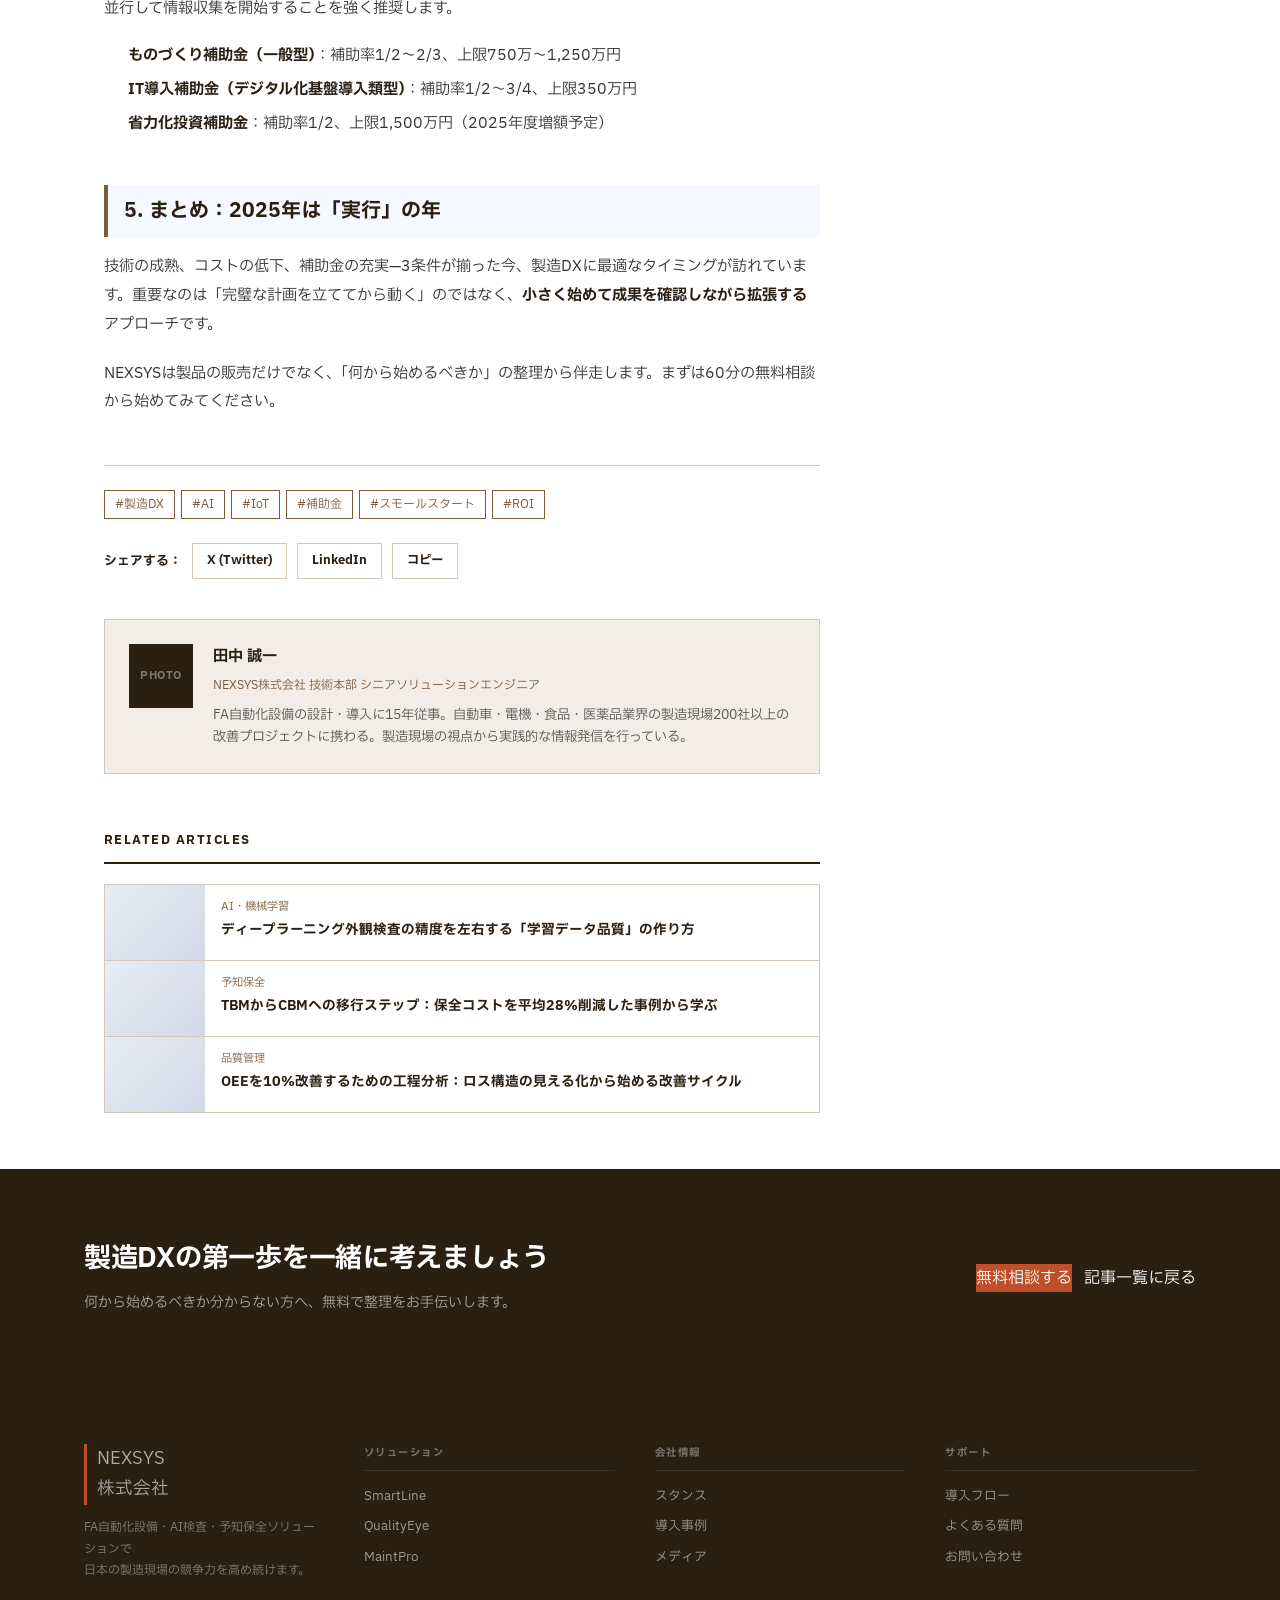
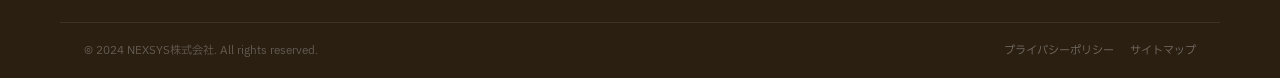
==== commit 336b03ca: "Add files via upload" ====
--- a/blog-single.html
+++ b/blog-single.html
@@ -51,18 +51,30 @@
       margin: 0 0 16px;
     }
     .article-header-thumb {
-      background: linear-gradient(135deg, var(--c-navy) 0%, #1a3a6b 100%);
+      background: var(--c-navy);
+      background-image: url('https://images.pexels.com/photos/10406128/pexels-photo-10406128.jpeg?auto=compress&cs=tinysrgb&w=1200&h=400&fit=crop');
+      background-size: cover;
+      background-position: center;
       height: 320px;
       display: flex;
       align-items: center;
       justify-content: center;
       margin-bottom: 32px;
+      position: relative;
+    }
+    .article-header-thumb::after {
+      content: '';
+      position: absolute;
+      inset: 0;
+      background: rgba(15,10,5,0.55);
     }
     .article-header-thumb-label {
       font-size: .8rem;
       font-weight: 700;
       letter-spacing: .1em;
-      color: rgba(255,255,255,.25);
+      color: rgba(255,255,255,.6);
+      position: relative;
+      z-index: 1;
     }
 
     /* ── TOC ── */
--- a/style.css
+++ b/style.css
@@ -364,6 +364,9 @@
    ---------------------------------------------------------- */
 .page-hero {
   background: var(--c-navy);
+  background-size: cover;
+  background-position: center;
+  background-repeat: no-repeat;
   padding: 52px 0 44px;
   position: relative;
   overflow: hidden;
@@ -371,9 +374,8 @@
 .page-hero::before {
   content: '';
   position: absolute;
-  right: 0; top: 0; bottom: 0;
-  width: 40%;
-  background: linear-gradient(90deg, transparent, rgba(255,255,255,.02));
+  inset: 0;
+  background: linear-gradient(135deg, rgba(15,10,5,0.82) 0%, rgba(15,10,5,0.68) 60%, rgba(15,10,5,0.58) 100%);
   pointer-events: none;
 }
 .page-hero-inner {
